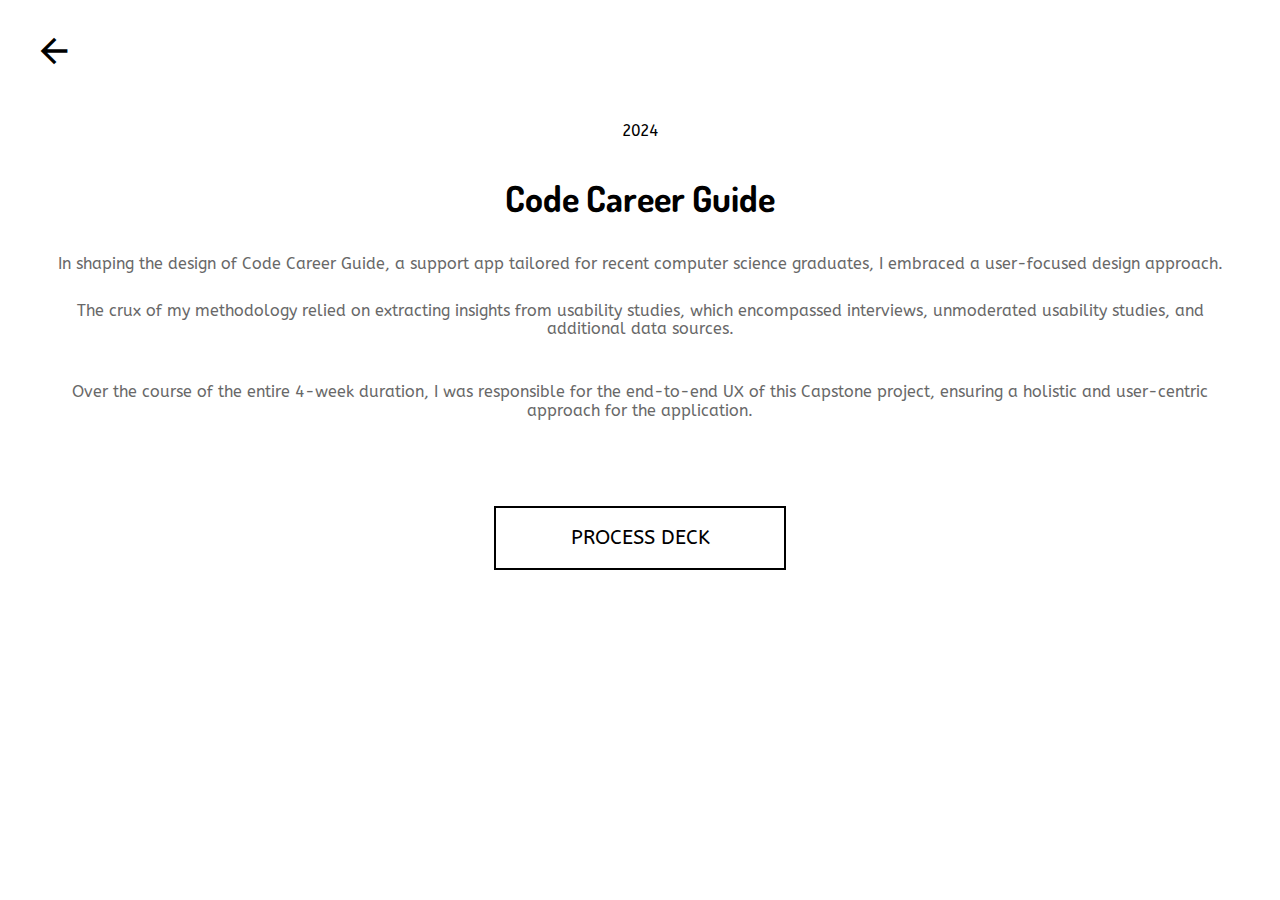
==== codecareerguide.html @ 2f31ea72 "Applied Tablet view." ====
<!DOCTYPE html>
<html lang="en">
  <head>
    <meta charset="UTF-8" />
    <meta name="viewport" content="width=device-width, initial-scale=1.0" />
    <link
      rel="stylesheet"
      href="https://fonts.googleapis.com/icon?family=Material+Icons"
    />
    <link rel="preconnect" href="https://fonts.googleapis.com" />
    <link rel="preconnect" href="https://fonts.gstatic.com" crossorigin />
    <link
      href="https://fonts.googleapis.com/css2?family=ABeeZee:ital@0;1&family=Dosis:wght@200..800&family=Jua&display=swap"
      rel="stylesheet"
    />
    <link rel="stylesheet" href="css/normalize.css" />
    <link rel="stylesheet" href="css/codecareerguideStyles.css" />
    <title>Drew Bae</title>
  </head>
  <body>
    <span class="material-icons md-40"> arrow_back </span>
    <div class="centerText">
      <p class="year">2024</p>
      <h1>Code Career Guide</h1>
      <p class="rest des">
        In shaping the design of Code Career Guide, a support app tailored for
        recent computer science graduates, I embraced a user-focused design
        approach.
      </p>
      <br />
      <p class="rest">
        The crux of my methodology relied on extracting insights from usability
        studies, which encompassed interviews, unmoderated usability studies,
        and additional data sources.
      </p>
      <br />
      <p class="rest last">
        Over the course of the entire 4-week duration, I was responsible for the
        end-to-end UX of this Capstone project, ensuring a holistic and
        user-centric approach for the application.
      </p>
      <button type="button">PROCESS DECK</button>
    </div>
  </body>
</html>
---- css/codecareerguideStyles.css ----
/* Typography */
.jua-regular {
    font-family: "Jua", sans-serif;
    font-weight: 400;
    font-style: normal;
}  
  
.abeezee-regular {
    font-family: "ABeeZee", sans-serif;
    font-weight: 400;
    font-style: normal;
}
  
.abeezee-regular-italic {
    font-family: "ABeeZee", sans-serif;
    font-weight: 400;
    font-style: italic;
}


.dosis-uniquifier {
  font-family: "Dosis", sans-serif;
  font-optical-sizing: auto;
  font-weight: 200;
  font-style: normal;
}

.chewy-regular {
    font-family: "Chewy", system-ui;
    font-weight: 400;
    font-style: normal;
}

#danny {
    font-family: "Chewy", system-ui;
    color: #EE4266;
}

h1 {
    font-family: "Dosis", sans-serif;
    font-weight: bold;
    font-size: 36px;
    margin-top: 37px;
    margin-bottom: 0;
}

h2 {
    letter-spacing: -0.05em;
    font-weight: 100;
    font-size: 26px;
    color: #396084;
}

p {
    font-size: 16px;
}
  
body {
    font-family: "ABeeZee", sans-serif;
}

/* Icons */
.material-icons {
    color: #000;
    margin-top: 31px;
    margin-left: 34px;
}

.material-icons.md-40{ font-size: 40px; }

/* Body */
.centerText {
    text-align: center;
}

.year {
    letter-spacing: -0.05em;
    margin-top: 47px;
    margin-bottom: 0;
}

.rest {
    margin-top: 10px;
    margin-left: 39px;
    margin-right: 39px;
    color: #686868;
}

.last {
    margin-bottom: 0;
}

.des {
    margin-top: 36px;
    margin-bottom: 0;
}

button {
    margin-top: 86px;
    margin-bottom: 31px;
    font-size: 20px;
    height: 64px;
    width: 292px;
    border: 2px solid #000;
    background: #fff;
}
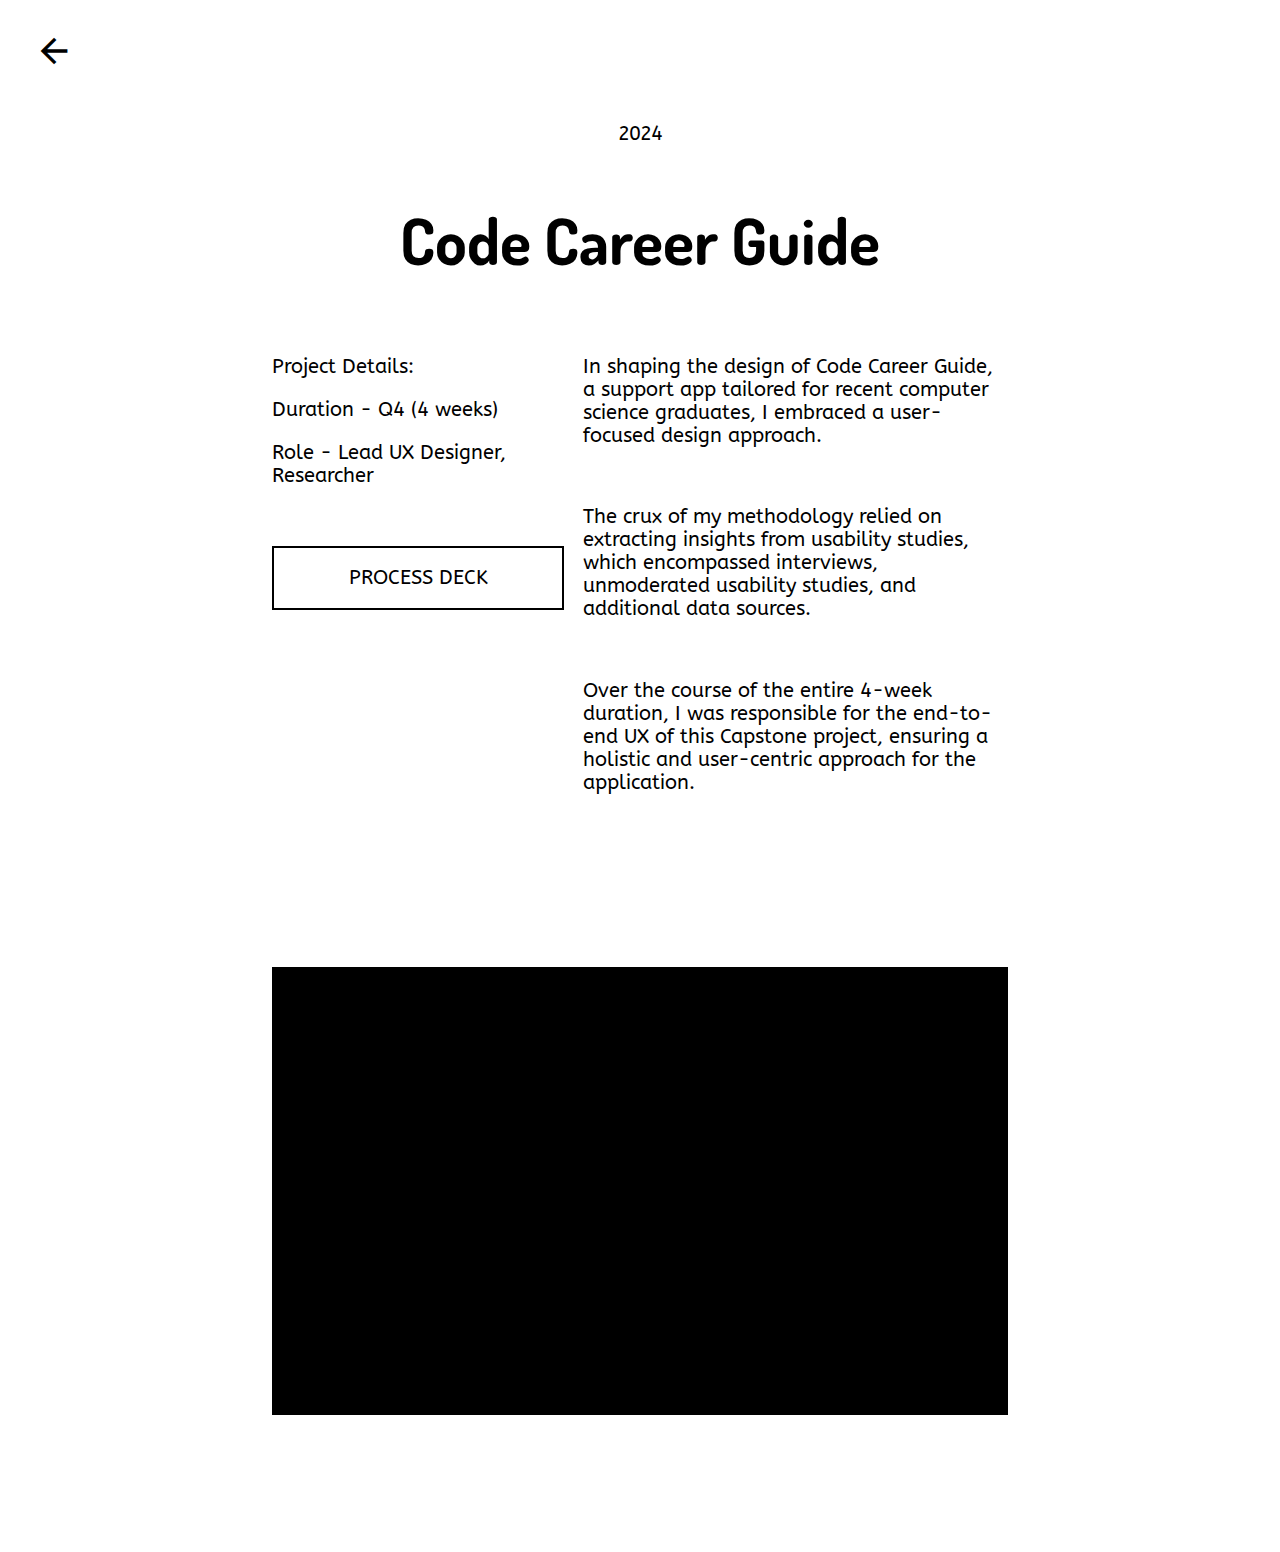
==== commit 1581c648: "All pages are mobile, tablet, desktop ready." ====
--- a/codecareerguide.html
+++ b/codecareerguide.html
@@ -15,31 +15,61 @@
     />
     <link rel="stylesheet" href="css/normalize.css" />
     <link rel="stylesheet" href="css/codecareerguideStyles.css" />
-    <title>Drew Bae</title>
+    <title>Drew Bae - Code Career Guide</title>
   </head>
   <body>
     <span class="material-icons md-40"> arrow_back </span>
     <div class="centerText">
       <p class="year">2024</p>
       <h1>Code Career Guide</h1>
-      <p class="rest des">
-        In shaping the design of Code Career Guide, a support app tailored for
-        recent computer science graduates, I embraced a user-focused design
-        approach.
-      </p>
-      <br />
-      <p class="rest">
-        The crux of my methodology relied on extracting insights from usability
-        studies, which encompassed interviews, unmoderated usability studies,
-        and additional data sources.
-      </p>
-      <br />
-      <p class="rest last">
-        Over the course of the entire 4-week duration, I was responsible for the
-        end-to-end UX of this Capstone project, ensuring a holistic and
-        user-centric approach for the application.
-      </p>
-      <button type="button">PROCESS DECK</button>
+      <div class="mobile">
+        <p class="rest des">
+          In shaping the design of Code Career Guide, a support app tailored for
+          recent computer science graduates, I embraced a user-focused design
+          approach.
+        </p>
+        <br />
+        <p class="rest">
+          The crux of my methodology relied on extracting insights from
+          usability studies, which encompassed interviews, unmoderated usability
+          studies, and additional data sources.
+        </p>
+        <br />
+        <p class="rest last">
+          Over the course of the entire 4-week duration, I was responsible for
+          the end-to-end UX of this Capstone project, ensuring a holistic and
+          user-centric approach for the application.
+        </p>
+        <button type="button">PROCESS DECK</button>
+      </div>
+      <div class="desktop">
+        <div class="summary">
+          <p>Project Details:</p>
+          <p>Duration - Q4 (4 weeks)</p>
+          <p>Role - Lead UX Designer, Researcher</p>
+          <button type="button">PROCESS DECK</button>
+        </div>
+        <div class="paragraph">
+          <p>
+            In shaping the design of Code Career Guide, a support app tailored
+            for recent computer science graduates, I embraced a user-focused
+            design approach.
+          </p>
+          <br />
+          <p>
+            The crux of my methodology relied on extracting insights from
+            usability studies, which encompassed interviews, unmoderated
+            usability studies, and additional data sources.
+          </p>
+          <br />
+          <p>
+            Over the course of the entire 4-week duration, I was responsible for
+            the end-to-end UX of this Capstone project, ensuring a holistic and
+            user-centric approach for the application.
+          </p>
+        </div>
+      </div>
+      <div class="video"></div>
     </div>
   </body>
 </html>
--- a/css/codecareerguideStyles.css
+++ b/css/codecareerguideStyles.css
@@ -103,4 +103,58 @@
     width: 292px;
     border: 2px solid #000;
     background: #fff;
+}
+
+.desktop {
+    display: none;
+}
+
+video {
+    display: none;
+}
+
+/* Desktop */
+@media screen and (min-width: 1024px) {
+    .desktop {
+        display: flex;
+        justify-content: space-between;
+        margin-top: 58px;
+        margin-left: 272px;
+        margin-right: 272px;
+    }
+
+    h1 {
+        font-size: 64px;
+        margin-top: 58px;
+    }
+
+    p {
+        font-size: 20px;
+    }
+
+    .mobile {
+        display: none;
+    }
+
+    .summary {
+        text-align: left;
+    }
+
+    .paragraph {
+        text-align: left;
+        width: 467px;
+    }
+
+    button {
+        margin-top: 39px;
+    }
+
+    .video {
+        background: #000;
+        height: 448px;
+        margin-top: 153px;
+        margin-left: 272px;
+        margin-right: 272px;
+        margin-bottom: 137px;
+    }
 }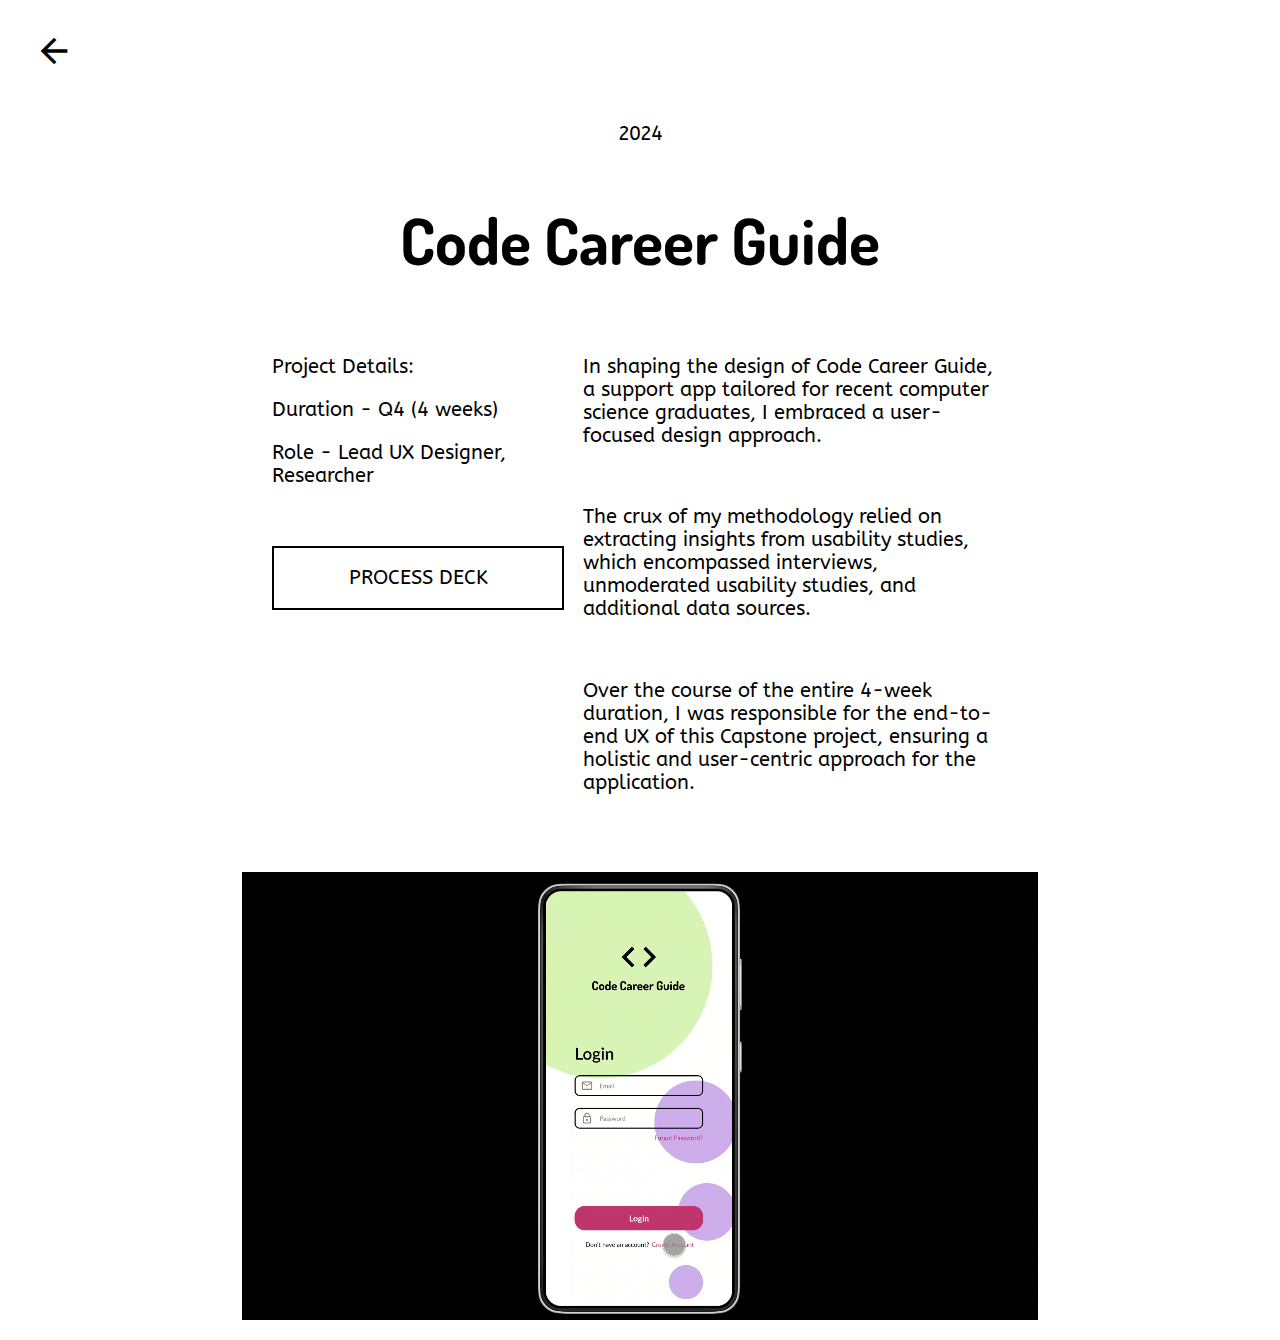
==== commit 1fd89a58: "Added videos to case study" ====
--- a/codecareerguide.html
+++ b/codecareerguide.html
@@ -15,10 +15,14 @@
     />
     <link rel="stylesheet" href="css/normalize.css" />
     <link rel="stylesheet" href="css/codecareerguideStyles.css" />
+    <link rel="icon" type="image/svg+xml" href="/icons/favicon.svg" />
+    <link rel="icon" type="image/png" href="/icons/favicon.png" />
     <title>Drew Bae - Code Career Guide</title>
   </head>
   <body>
-    <span class="material-icons md-40"> arrow_back </span>
+    <a href="index.html"
+      ><span class="material-icons md-40"> arrow_back </span></a
+    >
     <div class="centerText">
       <p class="year">2024</p>
       <h1>Code Career Guide</h1>
@@ -40,14 +44,18 @@
           the end-to-end UX of this Capstone project, ensuring a holistic and
           user-centric approach for the application.
         </p>
-        <button type="button">PROCESS DECK</button>
+        <a href="documents/Code Career Guide Case Study.pdf" target="_blank"
+          ><button type="button">PROCESS DECK</button></a
+        >
       </div>
       <div class="desktop">
         <div class="summary">
           <p>Project Details:</p>
           <p>Duration - Q4 (4 weeks)</p>
           <p>Role - Lead UX Designer, Researcher</p>
-          <button type="button">PROCESS DECK</button>
+          <a href="documents/Code Career Guide Case Study.pdf" target="_blank"
+            ><button type="button">PROCESS DECK</button></a
+          >
         </div>
         <div class="paragraph">
           <p>
@@ -69,7 +77,12 @@
           </p>
         </div>
       </div>
-      <div class="video"></div>
+      <video
+        src="videos/CodeCareerGuide Recording.mp4"
+        class="video"
+        autoplay
+        muted
+      ></video>
     </div>
   </body>
 </html>
--- a/css/codecareerguideStyles.css
+++ b/css/codecareerguideStyles.css
@@ -103,6 +103,13 @@
     width: 292px;
     border: 2px solid #000;
     background: #fff;
+    cursor: pointer;
+}
+
+button:hover {
+    background-color: #000;
+    color: #fff;
+    transition: all 0.3s;
 }
 
 .desktop {
@@ -117,7 +124,7 @@
 @media screen and (min-width: 1024px) {
     .desktop {
         display: flex;
-        justify-content: space-between;
+        justify-content: space-evenly;
         margin-top: 58px;
         margin-left: 272px;
         margin-right: 272px;
@@ -150,11 +157,10 @@
     }
 
     .video {
-        background: #000;
+        display: inherit;
         height: 448px;
-        margin-top: 153px;
-        margin-left: 272px;
-        margin-right: 272px;
-        margin-bottom: 137px;
+        margin: auto;
+        margin-top: 58px;
+        margin-bottom: 20px;
     }
 }